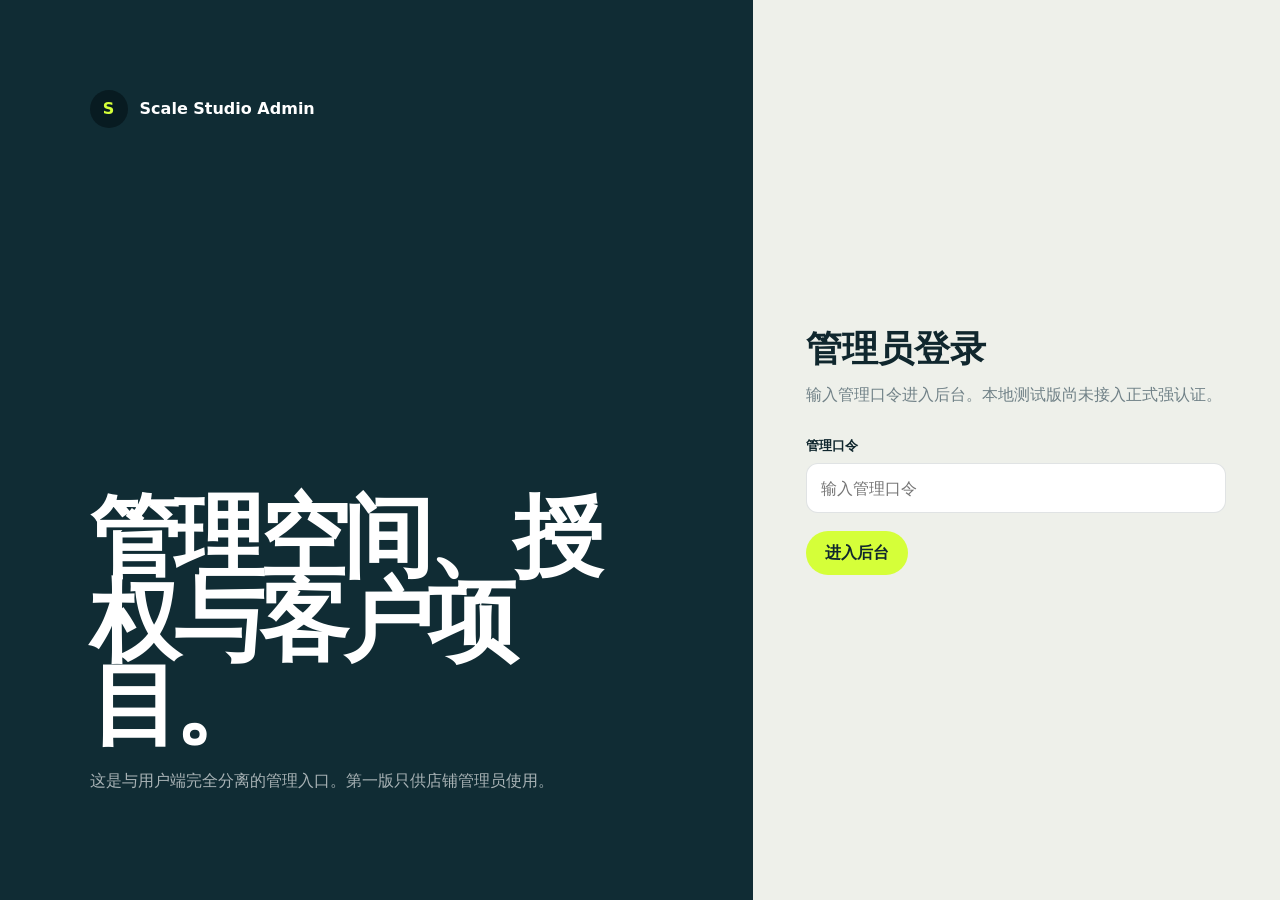
==== admin.html @ 1f95c249 "Rework user navigation and admin dashboard" ====
<!doctype html>
<html lang="zh-CN">
<head>
  <meta charset="utf-8">
  <meta name="viewport" content="width=device-width, initial-scale=1">
  <meta name="robots" content="noindex,nofollow">
  <title>Scale Studio Admin</title>
  <link rel="stylesheet" href="admin.css?v=20260813-1">
</head>
<body>
  <main id="adminApp"></main>
  <div class="admin-toast-region" id="adminToastRegion" aria-live="polite"></div>
  <script src="admin.js?v=20260813-1"></script>
</body>
</html>
---- admin.css ----
:root { --ink:#10272e; --muted:#708187; --paper:#eef0ea; --surface:#fff; --line:rgba(16,39,46,.13); --accent:#d5ff39; --navy:#102c34; font-family:Geist,"PingFang SC",system-ui,sans-serif; }
*{box-sizing:border-box} body{margin:0;min-width:320px;min-height:100vh;color:var(--ink);background:var(--paper)}button,input,select{font:inherit}button{cursor:pointer}
.admin-login{min-height:100vh;display:grid;grid-template-columns:minmax(0,1fr) minmax(400px,.7fr)}
.login-brand{padding:clamp(40px,7vw,100px);display:flex;flex-direction:column;justify-content:space-between;color:white;background:var(--navy)}
.admin-wordmark{display:flex;align-items:center;gap:12px;font-weight:800}.admin-mark{width:38px;height:38px;display:grid;place-items:center;border-radius:50%;color:var(--accent);background:#081b21}
.login-brand h1{max-width:10ch;margin:60px 0 20px;font-size:clamp(52px,7vw,96px);line-height:.94;letter-spacing:-.06em}.login-brand p{max-width:520px;color:rgba(255,255,255,.64);line-height:1.7}
.login-form-wrap{padding:40px;display:grid;place-items:center}.login-form{width:min(100%,420px)}.login-form h2{margin:0 0 8px;font-size:36px}.login-form>p{margin:0 0 30px;color:var(--muted);line-height:1.6}
.field{display:grid;gap:8px;margin-bottom:18px}.field span{font-size:13px;font-weight:700}.field input,.field select{width:100%;height:50px;border:1px solid var(--line);border-radius:12px;padding:0 14px;background:white}.field-grid{display:grid;grid-template-columns:1fr 1fr;gap:14px}.admin-button{min-height:44px;border:1px solid transparent;border-radius:999px;padding:0 18px;color:white;background:var(--navy);font-weight:760}.admin-button.accent{color:var(--ink);background:var(--accent)}.admin-button.ghost{color:var(--ink);border-color:var(--line);background:transparent}.admin-button.small{min-height:34px;padding:0 12px;font-size:12px}
.admin-shell{min-height:100vh;display:grid;grid-template-columns:250px minmax(0,1fr)}.admin-sidebar{position:sticky;top:0;height:100vh;padding:24px 18px;display:flex;flex-direction:column;color:white;background:var(--navy)}.admin-sidebar .admin-wordmark{padding:0 8px 30px}.admin-nav{display:grid;gap:5px}.admin-nav button{height:44px;border:0;border-radius:10px;padding:0 13px;color:rgba(255,255,255,.6);background:transparent;text-align:left;font-weight:700}.admin-nav button:hover,.admin-nav button.active{color:white;background:rgba(255,255,255,.09)}.admin-sidebar-footer{margin-top:auto;padding:18px 8px 0;border-top:1px solid rgba(255,255,255,.12);color:rgba(255,255,255,.48);font-size:12px}.admin-sidebar-footer a{color:var(--accent);text-decoration:none}
.admin-main{min-width:0;padding:42px clamp(24px,5vw,72px) 80px}.admin-topbar{display:flex;align-items:end;justify-content:space-between;gap:20px;margin-bottom:34px}.admin-topbar small{color:var(--muted);font-weight:700}.admin-topbar h1{margin:5px 0 0;font-size:clamp(42px,5vw,68px);line-height:.95;letter-spacing:-.055em}.admin-actions{display:flex;gap:8px}
.metric-grid{display:grid;grid-template-columns:repeat(4,minmax(0,1fr));gap:14px;margin-bottom:26px}.metric-card{padding:20px;border:1px solid var(--line);border-radius:17px;background:rgba(255,255,255,.66)}.metric-card small{color:var(--muted)}.metric-card strong{display:block;margin-top:12px;font-size:34px;letter-spacing:-.04em}.metric-card span{display:block;margin-top:4px;color:var(--muted);font-size:12px}
.admin-panel{border:1px solid var(--line);border-radius:20px;background:rgba(255,255,255,.72);overflow:hidden}.admin-panel+.admin-panel{margin-top:18px}.panel-head{padding:20px 22px;display:flex;align-items:center;justify-content:space-between;gap:16px;border-bottom:1px solid var(--line)}.panel-head h2{margin:0;font-size:20px}.panel-head p{margin:4px 0 0;color:var(--muted);font-size:12px}.panel-body{padding:22px}.admin-table-wrap{overflow:auto}.admin-table{width:100%;border-collapse:collapse}.admin-table th,.admin-table td{padding:14px 12px;border-bottom:1px solid var(--line);text-align:left;font-size:13px;vertical-align:top}.admin-table th{color:var(--muted);font-weight:680}.admin-table tr:last-child td{border-bottom:0}.status{display:inline-flex;align-items:center;gap:7px}.status::before{content:"";width:7px;height:7px;border-radius:50%;background:#43a66d}.status.expired::before{background:#db6a50}.table-actions{display:flex;gap:7px}
.empty-admin{padding:44px;color:var(--muted);text-align:center}.space-admin-grid{display:grid;grid-template-columns:repeat(3,minmax(0,1fr));gap:14px}.space-admin-card{padding:20px;border:1px solid var(--line);border-radius:16px;background:white}.space-admin-card h3{margin:5px 0 12px;font-size:22px}.space-admin-card p{color:var(--muted);font-size:13px;line-height:1.6}.space-admin-card code{font-size:12px}
.form-panel{max-width:760px}.form-actions{display:flex;gap:10px;margin-top:26px}.helper{color:var(--muted);font-size:12px;line-height:1.6}.admin-toast-region{position:fixed;right:18px;bottom:18px;z-index:30}.admin-toast{padding:13px 16px;border-radius:11px;color:white;background:var(--navy);box-shadow:0 20px 50px rgba(10,30,36,.2)}
.admin-modal-layer{position:fixed;inset:0;z-index:40;display:grid;place-items:center;padding:18px;background:rgba(8,26,32,.46);backdrop-filter:blur(5px)}.admin-modal{width:min(100%,620px);max-height:calc(100vh - 36px);overflow:auto;border-radius:22px;background:var(--surface);box-shadow:0 30px 90px rgba(8,26,32,.28)}.admin-modal-head{padding:22px 24px;display:flex;align-items:start;justify-content:space-between;gap:16px;border-bottom:1px solid var(--line)}.admin-modal-head h2{margin:0;font-size:26px}.admin-modal-head button{width:36px;height:36px;border:1px solid var(--line);border-radius:50%;background:transparent}.admin-modal-body{padding:24px}
.project-detail-modal{width:min(100%,760px)}.admin-project-preview{aspect-ratio:16/9;margin-bottom:22px;position:relative;overflow:hidden;border-radius:15px;background:var(--navy)}.admin-preview-bg{width:100%;height:100%;object-fit:cover}.admin-preview-outline{width:72%;height:58%;position:absolute;left:14%;top:21%;border:1px solid var(--accent);background-image:radial-gradient(circle,var(--accent) 0 2px,transparent 2.5px);background-size:18px 18px}.admin-preview-item{position:absolute;z-index:2;height:auto}.admin-project-preview>span{position:absolute;z-index:3;left:12px;top:12px;padding:6px 9px;border-radius:999px;color:white;background:rgba(8,27,33,.72);font-size:11px}
@media(max-width:900px){.admin-login{grid-template-columns:1fr}.login-brand{min-height:42vh}.admin-shell{grid-template-columns:1fr}.admin-sidebar{position:static;width:100%;height:auto}.admin-nav{display:flex;overflow:auto}.admin-nav button{white-space:nowrap}.admin-sidebar-footer{display:none}.metric-grid{grid-template-columns:1fr 1fr}.space-admin-grid{grid-template-columns:1fr 1fr}}
@media(max-width:600px){.login-form-wrap{padding:26px 18px}.admin-main{padding:30px 14px 60px}.admin-topbar{align-items:flex-start;flex-direction:column}.admin-actions{width:100%}.admin-actions .admin-button{flex:1}.metric-grid,.space-admin-grid,.field-grid{grid-template-columns:1fr}.panel-head{align-items:flex-start;flex-direction:column}}
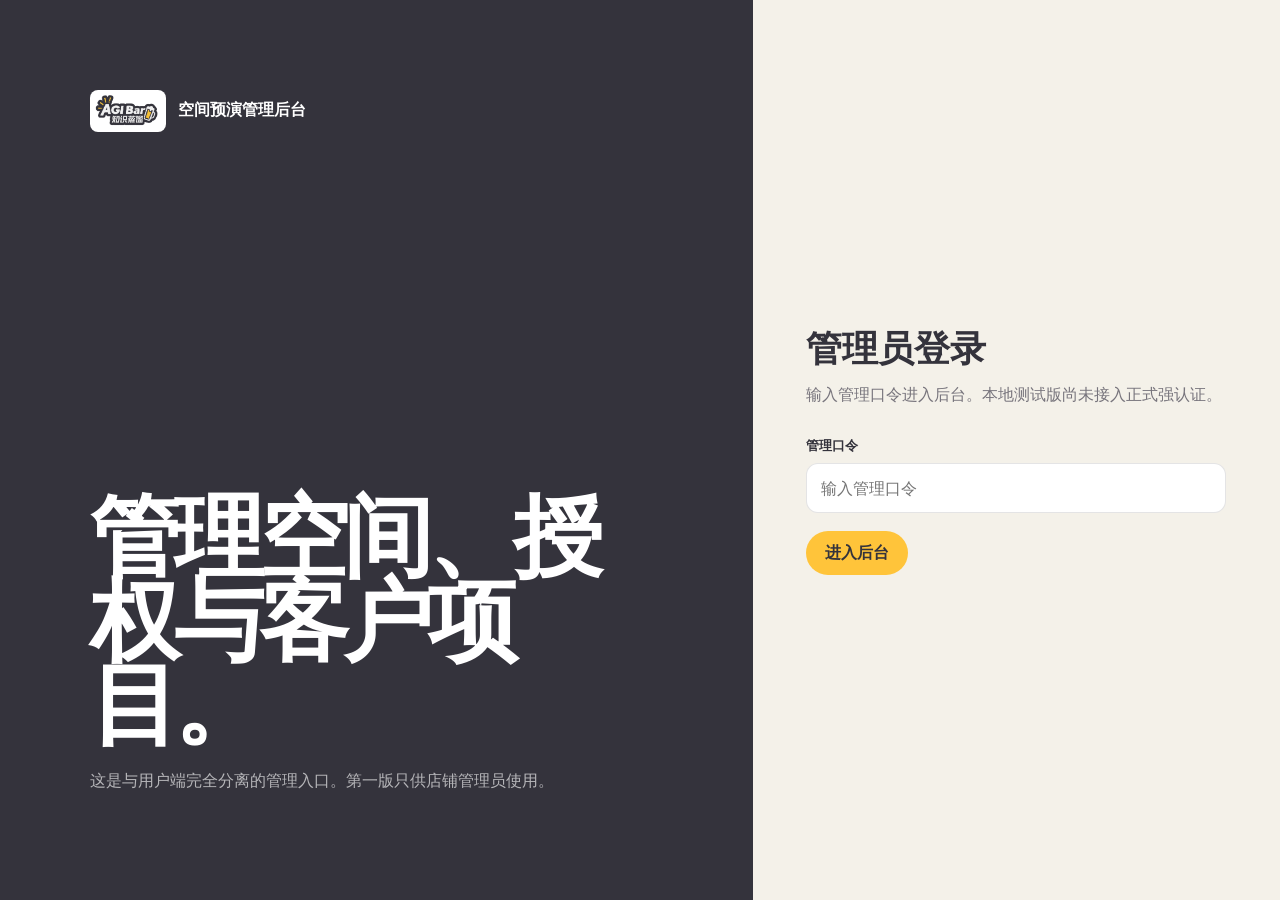
==== commit 18dd048d: "Unify workspace and editor with AGI Bar branding" ====
--- a/admin.html
+++ b/admin.html
@@ -4,12 +4,12 @@
   <meta charset="utf-8">
   <meta name="viewport" content="width=device-width, initial-scale=1">
   <meta name="robots" content="noindex,nofollow">
-  <title>Scale Studio Admin</title>
-  <link rel="stylesheet" href="admin.css?v=20260813-1">
+  <title>AGI Bar 空间预演 · 管理后台</title>
+  <link rel="stylesheet" href="admin.css?v=20260813-2">
 </head>
 <body>
   <main id="adminApp"></main>
   <div class="admin-toast-region" id="adminToastRegion" aria-live="polite"></div>
-  <script src="admin.js?v=20260813-1"></script>
+  <script src="admin.js?v=20260813-2"></script>
 </body>
 </html>
--- a/admin.css
+++ b/admin.css
@@ -1,8 +1,8 @@
-:root { --ink:#10272e; --muted:#708187; --paper:#eef0ea; --surface:#fff; --line:rgba(16,39,46,.13); --accent:#d5ff39; --navy:#102c34; font-family:Geist,"PingFang SC",system-ui,sans-serif; }
+:root { --ink:#34333c; --muted:#77747c; --paper:#f4f1e9; --surface:#fffdf7; --line:rgba(52,51,60,.13); --accent:#ffc43a; --navy:#34333c; font-family:Geist,"PingFang SC",system-ui,sans-serif; }
 *{box-sizing:border-box} body{margin:0;min-width:320px;min-height:100vh;color:var(--ink);background:var(--paper)}button,input,select{font:inherit}button{cursor:pointer}
 .admin-login{min-height:100vh;display:grid;grid-template-columns:minmax(0,1fr) minmax(400px,.7fr)}
 .login-brand{padding:clamp(40px,7vw,100px);display:flex;flex-direction:column;justify-content:space-between;color:white;background:var(--navy)}
-.admin-wordmark{display:flex;align-items:center;gap:12px;font-weight:800}.admin-mark{width:38px;height:38px;display:grid;place-items:center;border-radius:50%;color:var(--accent);background:#081b21}
+.admin-wordmark{display:flex;align-items:center;gap:12px;font-weight:800}.admin-wordmark img{width:76px;height:42px;padding:3px;border-radius:8px;object-fit:contain;background:#fff}
 .login-brand h1{max-width:10ch;margin:60px 0 20px;font-size:clamp(52px,7vw,96px);line-height:.94;letter-spacing:-.06em}.login-brand p{max-width:520px;color:rgba(255,255,255,.64);line-height:1.7}
 .login-form-wrap{padding:40px;display:grid;place-items:center}.login-form{width:min(100%,420px)}.login-form h2{margin:0 0 8px;font-size:36px}.login-form>p{margin:0 0 30px;color:var(--muted);line-height:1.6}
 .field{display:grid;gap:8px;margin-bottom:18px}.field span{font-size:13px;font-weight:700}.field input,.field select{width:100%;height:50px;border:1px solid var(--line);border-radius:12px;padding:0 14px;background:white}.field-grid{display:grid;grid-template-columns:1fr 1fr;gap:14px}.admin-button{min-height:44px;border:1px solid transparent;border-radius:999px;padding:0 18px;color:white;background:var(--navy);font-weight:760}.admin-button.accent{color:var(--ink);background:var(--accent)}.admin-button.ghost{color:var(--ink);border-color:var(--line);background:transparent}.admin-button.small{min-height:34px;padding:0 12px;font-size:12px}
